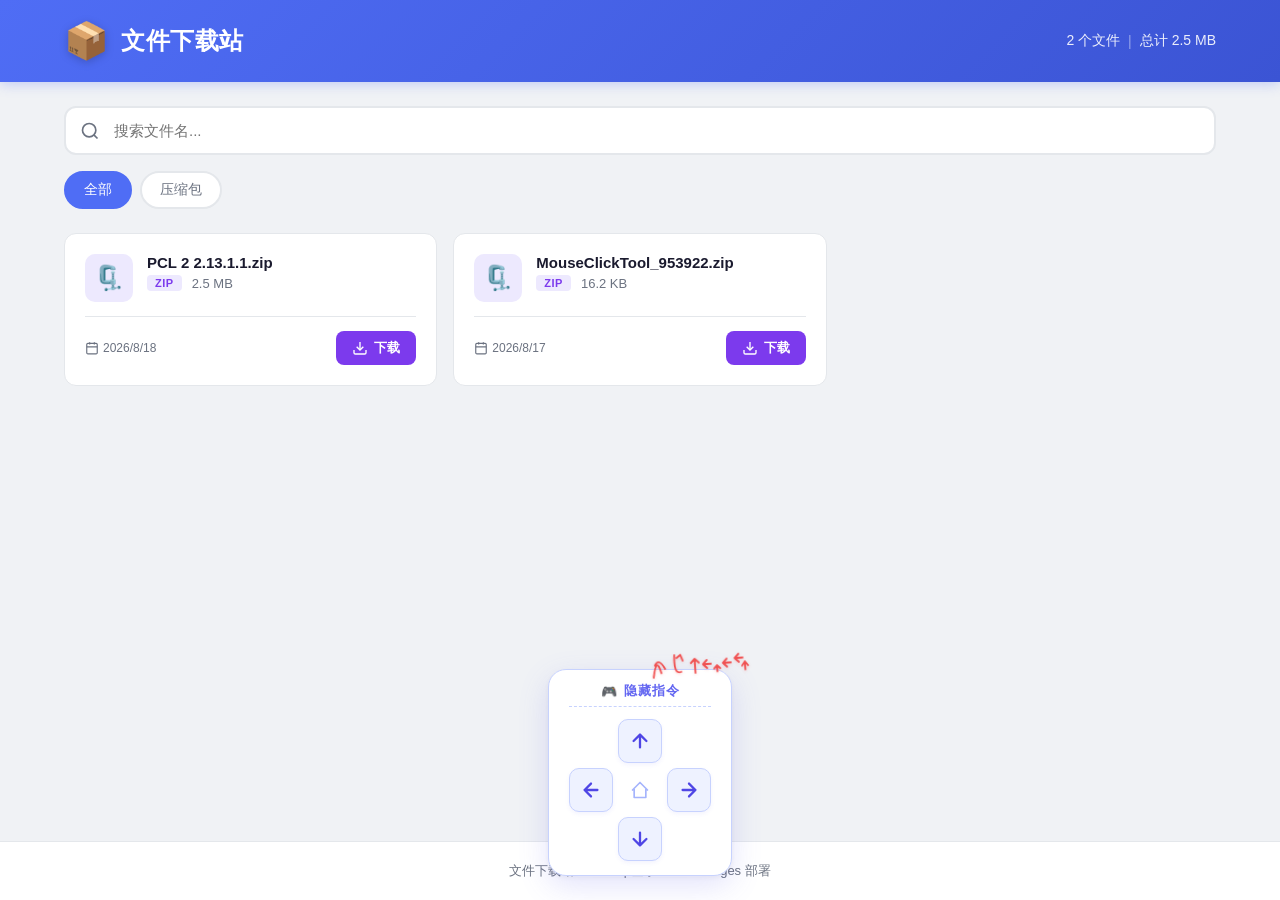
==== index.html @ e2ffb5b4 "方向按钮再次重做" ====
<!DOCTYPE html>
<html lang="zh-CN">
<head>
    <meta charset="UTF-8">
    <meta name="viewport" content="width=device-width, initial-scale=1.0">
    <title>文件下载站</title>
    <link rel="stylesheet" href="css/style.css">
    <link rel="icon" href="data:image/svg+xml,<svg xmlns='http://www.w3.org/2000/svg' viewBox='0 0 100 100'><text y='.9em' font-size='90'>📦</text></svg>">
</head>
<body>
    <header class="header">
        <div class="header-content">
            <div class="logo">
                <span class="logo-icon">📦</span>
                <h1>文件下载站</h1>
            </div>
            <div class="header-stats">
                <span class="stat-item"><span id="fileCount">0</span> 个文件</span>
                <span class="stat-divider">|</span>
                <span class="stat-item">总计 <span id="totalSize">0 B</span></span>
            </div>
        </div>
    </header>

    <div class="container">
        <div class="toolbar">
            <div class="search-box">
                <svg class="search-icon" viewBox="0 0 24 24" width="20" height="20" fill="none" stroke="currentColor" stroke-width="2">
                    <circle cx="11" cy="11" r="8"></circle>
                    <line x1="21" y1="21" x2="16.65" y2="16.65"></line>
                </svg>
                <input type="text" id="searchInput" placeholder="搜索文件名..." autocomplete="off">
            </div>
            <div class="filter-bar" id="filterBar">
                <button class="filter-btn active" data-category="all">全部</button>
            </div>
        </div>

        <div class="file-grid" id="fileGrid">
            <div class="loading">
                <div class="spinner"></div>
                <p>正在加载文件列表...</p>
            </div>
        </div>

        <div class="empty-state" id="emptyState" style="display:none;">
            <span class="empty-icon">🔍</span>
            <p>没有找到匹配的文件</p>
        </div>
    </div>

    <footer class="footer">
        <p>文件下载站 &copy; 2026 | 基于 GitHub Pages 部署</p>
    </footer>

    <!-- 🎮 Konami Code 彩蛋：按 上上下下左右左右 解锁秘密模式 -->
    <div class="konami-pad" id="konamiPad">
        <div class="konami-title">隐藏指令</div>
        <div class="konami-dpad">
            <button class="konami-btn" data-dir="up" title="上" aria-label="上">
                <svg viewBox="0 0 24 24" class="konami-arrow"><path d="M12 5 L12 19 M5 12 L12 5 L19 12" fill="none" stroke="currentColor" stroke-width="2.5" stroke-linecap="round" stroke-linejoin="round"/></svg>
            </button>
            <div class="konami-row">
                <button class="konami-btn" data-dir="left" title="左" aria-label="左">
                    <svg viewBox="0 0 24 24" class="konami-arrow"><path d="M19 12 L5 12 M12 5 L5 12 L12 19" fill="none" stroke="currentColor" stroke-width="2.5" stroke-linecap="round" stroke-linejoin="round"/></svg>
                </button>
                <div class="konami-home" aria-hidden="true">
                    <svg viewBox="0 0 24 24" width="20" height="20"><path d="M3 12 L12 3 L21 12 M5 10 L5 21 L19 21 L19 10" fill="none" stroke="currentColor" stroke-width="2" stroke-linecap="round" stroke-linejoin="round"/></svg>
                </div>
                <button class="konami-btn" data-dir="right" title="右" aria-label="右">
                    <svg viewBox="0 0 24 24" class="konami-arrow"><path d="M5 12 L19 12 M12 5 L19 12 L12 19" fill="none" stroke="currentColor" stroke-width="2.5" stroke-linecap="round" stroke-linejoin="round"/></svg>
                </button>
            </div>
            <button class="konami-btn" data-dir="down" title="下" aria-label="下">
                <svg viewBox="0 0 24 24" class="konami-arrow"><path d="M12 19 L12 5 M5 12 L12 19 L19 12" fill="none" stroke="currentColor" stroke-width="2.5" stroke-linecap="round" stroke-linejoin="round"/></svg>
            </button>
        </div>
        <!-- 右上角手绘风笔迹 ↑↓← -->
        <div class="konami-handwrite" aria-hidden="true">
            <svg viewBox="0 0 120 30" width="120" height="30">
                <path d="M6 26 Q 10 4, 14 22 M 8 14 Q 12 6, 18 18" fill="none" stroke="#ef4444" stroke-width="1.8" stroke-linecap="round" stroke-linejoin="round" opacity="0.9"/>
                <path d="M28 5 Q 26 25, 34 22 M 30 8 L 34 5 L 36 11" fill="none" stroke="#ef4444" stroke-width="1.8" stroke-linecap="round" stroke-linejoin="round" opacity="0.9"/>
                <path d="M48 10 L 48 24 M 44 14 L 48 10 L 52 14 M 56 16 L 64 16 M 60 12 L 56 16 L 60 20" fill="none" stroke="#ef4444" stroke-width="1.8" stroke-linecap="round" stroke-linejoin="round" opacity="0.9"/>
                <path d="M70 18 L 70 24 M 67 21 L 70 18 L 73 21 M 76 16 L 84 16 M 80 12 L 76 16 L 80 20" fill="none" stroke="#ef4444" stroke-width="1.8" stroke-linecap="round" stroke-linejoin="round" opacity="0.9"/>
                <path d="M88 12 L 96 12 M 92 8 L 88 12 L 92 16 M 98 16 L 98 24 M 95 20 L 98 16 L 101 20" fill="none" stroke="#ef4444" stroke-width="1.8" stroke-linecap="round" stroke-linejoin="round" opacity="0.9"/>
            </svg>
        </div>
    </div>

    <div class="easter-banner" id="easterBanner">🎉 彩蛋解锁！欢迎进入秘密模式 🎉</div>
    <canvas id="particleCanvas"></canvas>

    <script src="js/app.js"></script>
</body>
</html>
---- css/style.css ----
/* ===== Reset & Base ===== */
*, *::before, *::after {
    margin: 0;
    padding: 0;
    box-sizing: border-box;
}

:root {
    --primary: #4f6df5;
    --primary-dark: #3b54d4;
    --primary-light: #e8edff;
    --bg: #f0f2f5;
    --card-bg: #ffffff;
    --text: #1a1a2e;
    --text-secondary: #6b7280;
    --border: #e4e7eb;
    --success: #22c55e;
    --warning: #f59e0b;
    --danger: #ef4444;
    --radius: 12px;
    --shadow: 0 1px 3px rgba(0,0,0,0.08), 0 1px 2px rgba(0,0,0,0.06);
    --shadow-hover: 0 8px 25px rgba(0,0,0,0.12), 0 2px 6px rgba(0,0,0,0.08);
    --transition: 0.25s cubic-bezier(0.4, 0, 0.2, 1);
}

body {
    font-family: -apple-system, BlinkMacSystemFont, "Segoe UI", "Microsoft YaHei", sans-serif;
    background: var(--bg);
    color: var(--text);
    min-height: 100vh;
    display: flex;
    flex-direction: column;
}

/* ===== Header ===== */
.header {
    background: linear-gradient(135deg, var(--primary) 0%, var(--primary-dark) 100%);
    color: #fff;
    padding: 0;
    box-shadow: 0 2px 12px rgba(79, 109, 245, 0.3);
    position: sticky;
    top: 0;
    z-index: 100;
}

.header-content {
    max-width: 1200px;
    margin: 0 auto;
    padding: 20px 24px;
    display: flex;
    align-items: center;
    justify-content: space-between;
    flex-wrap: wrap;
    gap: 12px;
}

.logo {
    display: flex;
    align-items: center;
    gap: 12px;
}

.logo-icon {
    font-size: 36px;
    filter: drop-shadow(0 2px 4px rgba(0,0,0,0.2));
}

.logo h1 {
    font-size: 24px;
    font-weight: 700;
    letter-spacing: 0.5px;
}

.header-stats {
    display: flex;
    align-items: center;
    gap: 8px;
    font-size: 14px;
    opacity: 0.9;
}

.stat-item {
    font-weight: 500;
}

.stat-divider {
    opacity: 0.5;
}

/* ===== Container ===== */
.container {
    max-width: 1200px;
    width: 100%;
    margin: 0 auto;
    padding: 24px;
    flex: 1;
}

/* ===== Toolbar ===== */
.toolbar {
    display: flex;
    flex-direction: column;
    gap: 16px;
    margin-bottom: 24px;
}

.search-box {
    position: relative;
    width: 100%;
}

.search-icon {
    position: absolute;
    left: 16px;
    top: 50%;
    transform: translateY(-50%);
    color: var(--text-secondary);
    pointer-events: none;
}

#searchInput {
    width: 100%;
    padding: 14px 16px 14px 48px;
    border: 2px solid var(--border);
    border-radius: var(--radius);
    font-size: 15px;
    background: var(--card-bg);
    color: var(--text);
    transition: var(--transition);
    outline: none;
}

#searchInput:focus {
    border-color: var(--primary);
    box-shadow: 0 0 0 4px var(--primary-light);
}

.filter-bar {
    display: flex;
    gap: 8px;
    flex-wrap: wrap;
}

.filter-btn {
    padding: 8px 18px;
    border: 2px solid var(--border);
    border-radius: 24px;
    background: var(--card-bg);
    color: var(--text-secondary);
    font-size: 14px;
    font-weight: 500;
    cursor: pointer;
    transition: var(--transition);
    white-space: nowrap;
}

.filter-btn:hover {
    border-color: var(--primary);
    color: var(--primary);
}

.filter-btn.active {
    background: var(--primary);
    border-color: var(--primary);
    color: #fff;
}

/* ===== File Grid ===== */
.file-grid {
    display: grid;
    grid-template-columns: repeat(auto-fill, minmax(300px, 1fr));
    gap: 16px;
}

.file-card {
    background: var(--card-bg);
    border: 1px solid var(--border);
    border-radius: var(--radius);
    padding: 20px;
    transition: var(--transition);
    cursor: pointer;
    position: relative;
    overflow: hidden;
    animation: fadeInUp 0.4s ease;
}

@keyframes fadeInUp {
    from {
        opacity: 0;
        transform: translateY(12px);
    }
    to {
        opacity: 1;
        transform: translateY(0);
    }
}

.file-card::before {
    content: '';
    position: absolute;
    top: 0;
    left: 0;
    width: 4px;
    height: 100%;
    background: var(--file-color, var(--primary));
    opacity: 0;
    transition: var(--transition);
}

.file-card:hover {
    box-shadow: var(--shadow-hover);
    transform: translateY(-2px);
    border-color: var(--file-color, var(--primary));
}

.file-card:hover::before {
    opacity: 1;
}

.file-card-header {
    display: flex;
    align-items: flex-start;
    gap: 14px;
    margin-bottom: 14px;
}

.file-icon {
    width: 48px;
    height: 48px;
    border-radius: 10px;
    display: flex;
    align-items: center;
    justify-content: center;
    font-size: 24px;
    flex-shrink: 0;
    background: var(--file-bg, var(--primary-light));
}

.file-info {
    flex: 1;
    min-width: 0;
}

.file-name {
    font-size: 15px;
    font-weight: 600;
    color: var(--text);
    margin-bottom: 4px;
    overflow: hidden;
    text-overflow: ellipsis;
    white-space: nowrap;
}

.file-meta {
    display: flex;
    align-items: center;
    gap: 10px;
    font-size: 13px;
    color: var(--text-secondary);
}

.file-tag {
    display: inline-block;
    padding: 2px 8px;
    border-radius: 4px;
    font-size: 11px;
    font-weight: 600;
    text-transform: uppercase;
    letter-spacing: 0.5px;
    background: var(--file-bg, var(--primary-light));
    color: var(--file-color, var(--primary));
}

.file-card-footer {
    display: flex;
    align-items: center;
    justify-content: space-between;
    padding-top: 14px;
    border-top: 1px solid var(--border);
}

.file-date {
    font-size: 12px;
    color: var(--text-secondary);
    display: flex;
    align-items: center;
    gap: 4px;
}

.download-btn {
    display: inline-flex;
    align-items: center;
    gap: 6px;
    padding: 8px 16px;
    background: var(--file-color, var(--primary));
    color: #fff;
    border: none;
    border-radius: 8px;
    font-size: 13px;
    font-weight: 600;
    cursor: pointer;
    transition: var(--transition);
    text-decoration: none;
}

.download-btn:hover {
    filter: brightness(0.9);
    transform: scale(1.03);
}

.download-btn svg {
    width: 16px;
    height: 16px;
}

/* ===== Loading ===== */
.loading {
    grid-column: 1 / -1;
    text-align: center;
    padding: 60px 20px;
    color: var(--text-secondary);
}

.spinner {
    width: 40px;
    height: 40px;
    border: 4px solid var(--border);
    border-top-color: var(--primary);
    border-radius: 50%;
    margin: 0 auto 16px;
    animation: spin 0.8s linear infinite;
}

@keyframes spin {
    to { transform: rotate(360deg); }
}

/* ===== Empty State ===== */
.empty-state {
    grid-column: 1 / -1;
    text-align: center;
    padding: 60px 20px;
    color: var(--text-secondary);
}

.empty-icon {
    font-size: 48px;
    display: block;
    margin-bottom: 12px;
}

/* ===== Error State ===== */
.error-state {
    grid-column: 1 / -1;
    text-align: center;
    padding: 40px 20px;
}

.error-state .error-icon {
    font-size: 48px;
    display: block;
    margin-bottom: 12px;
}

.error-state h3 {
    color: var(--danger);
    margin-bottom: 8px;
}

.error-state p {
    color: var(--text-secondary);
    font-size: 14px;
    margin-bottom: 16px;
}

.retry-btn {
    padding: 10px 24px;
    background: var(--primary);
    color: #fff;
    border: none;
    border-radius: 8px;
    cursor: pointer;
    font-size: 14px;
    font-weight: 600;
    transition: var(--transition);
}

.retry-btn:hover {
    background: var(--primary-dark);
}

/* ===== Footer ===== */
.footer {
    text-align: center;
    padding: 20px;
    color: var(--text-secondary);
    font-size: 13px;
    border-top: 1px solid var(--border);
    background: var(--card-bg);
}

/* ===== Responsive ===== */
@media (max-width: 640px) {
    .header-content {
        padding: 16px;
    }

    .logo h1 {
        font-size: 20px;
    }

    .logo-icon {
        font-size: 28px;
    }

    .header-stats {
        font-size: 12px;
    }

    .container {
        padding: 16px;
    }

    .file-grid {
        grid-template-columns: 1fr;
    }

    #searchInput {
        font-size: 14px;
    }

    .konami-btn {
        width: 40px;
        height: 40px;
        font-size: 16px;
        border-radius: 10px;
    }
    .konami-pad {
        padding: 10px 14px 12px;
        bottom: 16px;
    }
}

/* ===== Konami Code 方向按钮 ===== */
.konami-pad {
    position: fixed;
    bottom: 24px;
    left: 50%;
    transform: translateX(-50%);
    display: flex;
    flex-direction: column;
    align-items: center;
    gap: 8px;
    z-index: 9999;
    background: #ffffff;
    padding: 12px 20px 14px;
    border-radius: 18px;
    border: 1.5px solid #c7d2fe;
    box-shadow: 0 10px 30px rgba(99, 102, 241, 0.18), 0 2px 6px rgba(0,0,0,0.05);
    animation: konamiBreathe 3.5s ease-in-out infinite;
}
@keyframes konamiBreathe {
    0%, 100% { box-shadow: 0 10px 30px rgba(99, 102, 241, 0.18), 0 2px 6px rgba(0,0,0,0.05); }
    50%      { box-shadow: 0 12px 38px rgba(99, 102, 241, 0.35), 0 2px 6px rgba(0,0,0,0.05); }
}
.konami-title {
    font-size: 13px;
    font-weight: 700;
    color: #6366f1;
    letter-spacing: 1px;
    padding-bottom: 6px;
    border-bottom: 1px dashed #c7d2fe;
    width: 100%;
    text-align: center;
    display: flex;
    align-items: center;
    justify-content: center;
    gap: 6px;
}
.konami-title::before {
    content: "🎮";
    font-size: 13px;
}
.konami-dpad {
    display: flex;
    flex-direction: column;
    align-items: center;
    gap: 5px;
    margin-top: 4px;
}
.konami-row {
    display: flex;
    gap: 5px;
    align-items: center;
}
.konami-btn {
    width: 44px;
    height: 44px;
    border: 1.5px solid #c7d2fe;
    background: #eef2ff;
    border-radius: 10px;
    cursor: pointer;
    color: #4f46e5;
    transition: all 0.15s ease;
    user-select: none;
    display: flex;
    align-items: center;
    justify-content: center;
    box-shadow: 0 2px 4px rgba(99, 102, 241, 0.08);
    padding: 0;
}
.konami-btn:hover {
    background: #c7d2fe;
    color: #312e81;
    border-color: #6366f1;
    transform: translateY(-1px);
    box-shadow: 0 4px 10px rgba(99, 102, 241, 0.2);
}
.konami-btn:active {
    transform: translateY(0) scale(0.94);
}
.konami-arrow {
    width: 22px;
    height: 22px;
    display: block;
}
.konami-home {
    width: 44px;
    height: 44px;
    display: flex;
    align-items: center;
    justify-content: center;
    color: #a5b4fc;
}
.konami-btn.active {
    background: #6366f1;
    color: #ffffff;
    border-color: #4338ca;
    transform: scale(0.9);
    box-shadow: 0 0 14px rgba(99, 102, 241, 0.55);
}
.konami-btn.wrong {
    background: #fee2e2;
    color: #ef4444;
    border-color: #ef4444;
    animation: shake 0.4s ease;
}
@keyframes shake {
    0%, 100% { transform: translateX(0); }
    20%       { transform: translateX(-6px); }
    40%       { transform: translateX(6px); }
    60%       { transform: translateX(-4px); }
    80%       { transform: translateX(4px); }
}

/* 右上角手绘笔迹贴纸 */
.konami-handwrite {
    position: absolute;
    top: -22px;
    right: -36px;
    pointer-events: none;
    transform: rotate(-4deg);
    filter: drop-shadow(0 1px 1.5px rgba(239, 68, 68, 0.25));
}

/* ===== 彩蛋横幅 ===== */
.easter-banner {
    position: fixed;
    top: 90px;
    left: 50%;
    transform: translateX(-50%) translateY(-120px);
    background: linear-gradient(45deg, #ff00ff, #00ffff, #ff00ff);
    background-size: 200% 100%;
    color: #fff;
    padding: 14px 36px;
    border-radius: 30px;
    font-size: 18px;
    font-weight: 700;
    box-shadow: 0 0 30px rgba(255, 0, 255, 0.6);
    z-index: 10000;
    opacity: 0;
    transition: all 0.5s cubic-bezier(0.4, 0, 0.2, 1);
    pointer-events: none;
    white-space: nowrap;
    text-shadow: 0 1px 2px rgba(0,0,0,0.3);
    animation: bannerShift 3s linear infinite;
}
.easter-banner.show {
    transform: translateX(-50%) translateY(0);
    opacity: 1;
}
@keyframes bannerShift {
    0% { background-position: 0% 0%; }
    100% { background-position: 200% 0%; }
}

/* ===== 粒子画布 ===== */
#particleCanvas {
    position: fixed;
    top: 0;
    left: 0;
    width: 100%;
    height: 100%;
    pointer-events: none;
    z-index: 9998;
}

/* ===== 霓虹模式（彩蛋触发后） ===== */
body.neon-mode {
    background: #0a0a1a !important;
    color: #00ffe5 !important;
    transition: background 0.6s ease;
}

body.neon-mode .header {
    background: linear-gradient(90deg, #ff00ff, #00ffff, #ff00ff, #00ffff) !important;
    background-size: 300% 100% !important;
    animation: neonHeaderShift 4s linear infinite !important;
    box-shadow: 0 2px 20px rgba(255, 0, 255, 0.5) !important;
}
@keyframes neonHeaderShift {
    0% { background-position: 0% 0%; }
    100% { background-position: 300% 0%; }
}

body.neon-mode .logo h1 {
    color: #fff;
    text-shadow: 0 0 8px #00ffff, 0 0 16px #00ffff, 0 0 24px #ff00ff;
    animation: neonFlicker 2.5s infinite;
}
@keyframes neonFlicker {
    0%, 100% { opacity: 1; }
    47% { opacity: 1; }
    48% { opacity: 0.6; }
    49% { opacity: 1; }
    72% { opacity: 1; }
    73% { opacity: 0.75; }
    74% { opacity: 1; }
}

body.neon-mode .logo-icon {
    filter: drop-shadow(0 0 8px #ffff00);
}

body.neon-mode .header-stats {
    color: #ffff00;
    text-shadow: 0 0 6px #ffff00;
}

body.neon-mode .file-card {
    background: rgba(20, 20, 45, 0.85) !important;
    border: 1px solid #00ffff !important;
    box-shadow: 0 0 15px rgba(0, 255, 229, 0.4), inset 0 0 12px rgba(255, 0, 255, 0.15) !important;
    animation: neonFloat 3s ease-in-out infinite;
}
@keyframes neonFloat {
    0%, 100% { transform: translateY(0) rotate(0deg); }
    50% { transform: translateY(-8px) rotate(0.6deg); }
}

body.neon-mode .file-card:hover {
    box-shadow: 0 0 25px rgba(0, 255, 229, 0.7), 0 0 40px rgba(255, 0, 255, 0.4) !important;
    border-color: #ff00ff !important;
}

body.neon-mode .file-name {
    color: #00ffff !important;
    text-shadow: 0 0 8px rgba(0, 255, 229, 0.8);
}

body.neon-mode .file-meta { color: #ff00ff !important; }

body.neon-mode .file-tag {
    background: rgba(255, 0, 255, 0.2) !important;
    color: #ff00ff !important;
    text-shadow: 0 0 4px #ff00ff;
}

body.neon-mode .file-icon {
    background: rgba(0, 255, 229, 0.15) !important;
    filter: drop-shadow(0 0 6px #00ffff);
}

body.neon-mode .file-date { color: #ff00ff !important; }

body.neon-mode .download-btn {
    background: linear-gradient(45deg, #ff00ff, #00ffff) !important;
    box-shadow: 0 0 12px rgba(255, 0, 255, 0.6) !important;
    color: #fff !important;
}
body.neon-mode .download-btn:hover {
    box-shadow: 0 0 20px rgba(255, 0, 255, 0.9), 0 0 30px rgba(0, 255, 229, 0.6) !important;
    transform: scale(1.06);
}

body.neon-mode #searchInput {
    background: rgba(20, 20, 45, 0.85) !important;
    border: 2px solid #ff00ff !important;
    color: #00ffff !important;
    box-shadow: 0 0 12px rgba(255, 0, 255, 0.3) !important;
}
body.neon-mode #searchInput::placeholder { color: rgba(0, 255, 229, 0.5); }
body.neon-mode #searchInput:focus {
    border-color: #00ffff !important;
    box-shadow: 0 0 16px rgba(0, 255, 229, 0.5) !important;
}
body.neon-mode .search-icon { color: #ff00ff !important; }

body.neon-mode .filter-btn {
    background: rgba(20, 20, 45, 0.85) !important;
    border: 2px solid #00ffff !important;
    color: #00ffff !important;
}
body.neon-mode .filter-btn:hover {
    border-color: #ff00ff !important;
    color: #ff00ff !important;
    box-shadow: 0 0 10px rgba(255, 0, 255, 0.4);
}
body.neon-mode .filter-btn.active {
    background: linear-gradient(45deg, #ff00ff, #00ffff) !important;
    border-color: transparent !important;
    color: #fff !important;
    box-shadow: 0 0 15px rgba(255, 0, 255, 0.5);
}

body.neon-mode .footer {
    background: rgba(20, 20, 45, 0.85) !important;
    color: #ff00ff !important;
    border-top: 1px solid #00ffff !important;
    text-shadow: 0 0 4px rgba(255, 0, 255, 0.5);
}

body.neon-mode .konami-pad {
    opacity: 1;
    background: rgba(20, 20, 45, 0.92) !important;
    border-color: #00ffff !important;
    box-shadow: 0 0 28px rgba(0, 255, 229, 0.5), 0 0 0 1px #00ffff !important;
    animation: none !important;
}
body.neon-mode .konami-title {
    color: #00ffff !important;
    border-bottom-color: #00ffff !important;
}
body.neon-mode .konami-btn {
    background: rgba(20, 20, 45, 0.9) !important;
    border: 1.5px solid #00ffff !important;
    color: #00ffff !important;
    box-shadow: 0 0 8px rgba(0, 255, 229, 0.3);
}
body.neon-mode .konami-btn:hover {
    border-color: #ff00ff !important;
    color: #ff00ff !important;
    box-shadow: 0 0 12px rgba(255, 0, 255, 0.5);
}
body.neon-mode .konami-home { color: #ff00ff !important; }
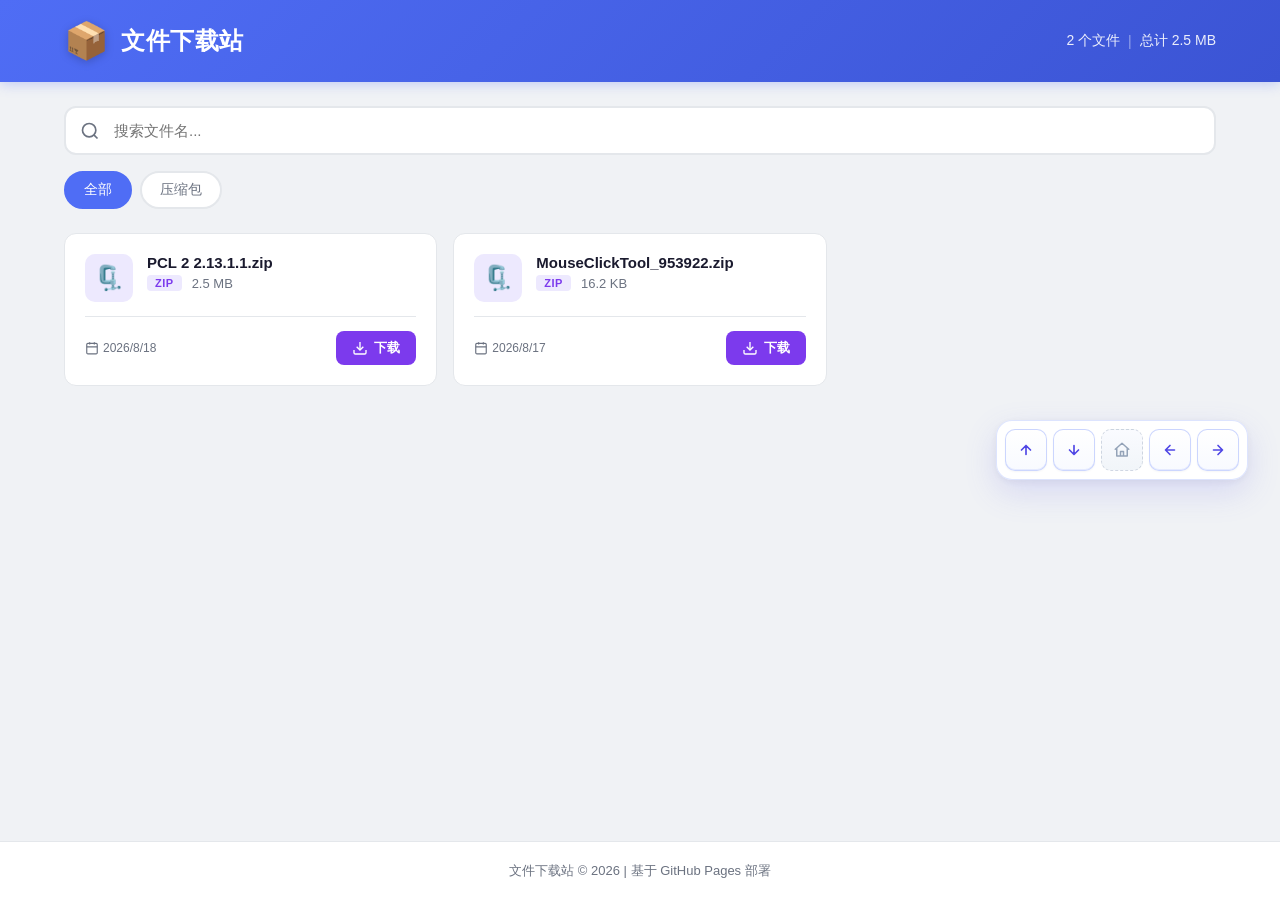
==== commit 5d48524b: "又改了彩蛋按钮" ====
--- a/index.html
+++ b/index.html
@@ -55,35 +55,22 @@
 
     <!-- 🎮 Konami Code 彩蛋：按 上上下下左右左右 解锁秘密模式 -->
     <div class="konami-pad" id="konamiPad">
-        <div class="konami-title">隐藏指令</div>
-        <div class="konami-dpad">
+        <div class="konami-row">
             <button class="konami-btn" data-dir="up" title="上" aria-label="上">
-                <svg viewBox="0 0 24 24" class="konami-arrow"><path d="M12 5 L12 19 M5 12 L12 5 L19 12" fill="none" stroke="currentColor" stroke-width="2.5" stroke-linecap="round" stroke-linejoin="round"/></svg>
+                <svg viewBox="0 0 24 24" class="konami-arrow"><path d="M12 6 L12 18 M6 12 L12 6 L18 12" fill="none" stroke="currentColor" stroke-width="2.2" stroke-linecap="round" stroke-linejoin="round"/></svg>
             </button>
-            <div class="konami-row">
-                <button class="konami-btn" data-dir="left" title="左" aria-label="左">
-                    <svg viewBox="0 0 24 24" class="konami-arrow"><path d="M19 12 L5 12 M12 5 L5 12 L12 19" fill="none" stroke="currentColor" stroke-width="2.5" stroke-linecap="round" stroke-linejoin="round"/></svg>
-                </button>
-                <div class="konami-home" aria-hidden="true">
-                    <svg viewBox="0 0 24 24" width="20" height="20"><path d="M3 12 L12 3 L21 12 M5 10 L5 21 L19 21 L19 10" fill="none" stroke="currentColor" stroke-width="2" stroke-linecap="round" stroke-linejoin="round"/></svg>
-                </div>
-                <button class="konami-btn" data-dir="right" title="右" aria-label="右">
-                    <svg viewBox="0 0 24 24" class="konami-arrow"><path d="M5 12 L19 12 M12 5 L19 12 L12 19" fill="none" stroke="currentColor" stroke-width="2.5" stroke-linecap="round" stroke-linejoin="round"/></svg>
-                </button>
+            <button class="konami-btn" data-dir="down" title="下" aria-label="下">
+                <svg viewBox="0 0 24 24" class="konami-arrow"><path d="M12 18 L12 6 M6 12 L12 18 L18 12" fill="none" stroke="currentColor" stroke-width="2.2" stroke-linecap="round" stroke-linejoin="round"/></svg>
+            </button>
+            <div class="konami-home" aria-hidden="true">
+                <svg viewBox="0 0 24 24" width="18" height="18"><path d="M3 11 L12 3 L21 11 M5 9.5 L5 20 L19 20 L19 9.5 M10 20 L10 14 L14 14 L14 20" fill="none" stroke="currentColor" stroke-width="2" stroke-linecap="round" stroke-linejoin="round"/></svg>
             </div>
-            <button class="konami-btn" data-dir="down" title="下" aria-label="下">
-                <svg viewBox="0 0 24 24" class="konami-arrow"><path d="M12 19 L12 5 M5 12 L12 19 L19 12" fill="none" stroke="currentColor" stroke-width="2.5" stroke-linecap="round" stroke-linejoin="round"/></svg>
+            <button class="konami-btn" data-dir="left" title="左" aria-label="左">
+                <svg viewBox="0 0 24 24" class="konami-arrow"><path d="M18 12 L6 12 M12 6 L6 12 L12 18" fill="none" stroke="currentColor" stroke-width="2.2" stroke-linecap="round" stroke-linejoin="round"/></svg>
             </button>
-        </div>
-        <!-- 右上角手绘风笔迹 ↑↓← -->
-        <div class="konami-handwrite" aria-hidden="true">
-            <svg viewBox="0 0 120 30" width="120" height="30">
-                <path d="M6 26 Q 10 4, 14 22 M 8 14 Q 12 6, 18 18" fill="none" stroke="#ef4444" stroke-width="1.8" stroke-linecap="round" stroke-linejoin="round" opacity="0.9"/>
-                <path d="M28 5 Q 26 25, 34 22 M 30 8 L 34 5 L 36 11" fill="none" stroke="#ef4444" stroke-width="1.8" stroke-linecap="round" stroke-linejoin="round" opacity="0.9"/>
-                <path d="M48 10 L 48 24 M 44 14 L 48 10 L 52 14 M 56 16 L 64 16 M 60 12 L 56 16 L 60 20" fill="none" stroke="#ef4444" stroke-width="1.8" stroke-linecap="round" stroke-linejoin="round" opacity="0.9"/>
-                <path d="M70 18 L 70 24 M 67 21 L 70 18 L 73 21 M 76 16 L 84 16 M 80 12 L 76 16 L 80 20" fill="none" stroke="#ef4444" stroke-width="1.8" stroke-linecap="round" stroke-linejoin="round" opacity="0.9"/>
-                <path d="M88 12 L 96 12 M 92 8 L 88 12 L 92 16 M 98 16 L 98 24 M 95 20 L 98 16 L 101 20" fill="none" stroke="#ef4444" stroke-width="1.8" stroke-linecap="round" stroke-linejoin="round" opacity="0.9"/>
-            </svg>
+            <button class="konami-btn" data-dir="right" title="右" aria-label="右">
+                <svg viewBox="0 0 24 24" class="konami-arrow"><path d="M6 12 L18 12 M12 6 L18 12 L12 18" fill="none" stroke="currentColor" stroke-width="2.2" stroke-linecap="round" stroke-linejoin="round"/></svg>
+            </button>
         </div>
     </div>
 
--- a/css/style.css
+++ b/css/style.css
@@ -430,119 +430,120 @@
     }
 
     .konami-btn {
-        width: 40px;
-        height: 40px;
-        font-size: 16px;
-        border-radius: 10px;
+        width: 36px;
+        height: 36px;
+        border-radius: 8px;
+    }
+    .konami-home {
+        width: 36px;
+        height: 36px;
+    }
+    .konami-row {
+        padding: 6px;
+        gap: 4px;
+        border-radius: 14px;
     }
     .konami-pad {
-        padding: 10px 14px 12px;
-        bottom: 16px;
+        right: 12px;
     }
 }
 
 /* ===== Konami Code 方向按钮 ===== */
 .konami-pad {
     position: fixed;
-    bottom: 24px;
-    left: 50%;
-    transform: translateX(-50%);
+    top: 50%;
+    right: 32px;
+    transform: translateY(-50%);
     display: flex;
     flex-direction: column;
     align-items: center;
-    gap: 8px;
+    gap: 14px;
     z-index: 9999;
-    background: #ffffff;
-    padding: 12px 20px 14px;
-    border-radius: 18px;
-    border: 1.5px solid #c7d2fe;
-    box-shadow: 0 10px 30px rgba(99, 102, 241, 0.18), 0 2px 6px rgba(0,0,0,0.05);
-    animation: konamiBreathe 3.5s ease-in-out infinite;
-}
-@keyframes konamiBreathe {
-    0%, 100% { box-shadow: 0 10px 30px rgba(99, 102, 241, 0.18), 0 2px 6px rgba(0,0,0,0.05); }
-    50%      { box-shadow: 0 12px 38px rgba(99, 102, 241, 0.35), 0 2px 6px rgba(0,0,0,0.05); }
-}
-.konami-title {
-    font-size: 13px;
-    font-weight: 700;
-    color: #6366f1;
-    letter-spacing: 1px;
-    padding-bottom: 6px;
-    border-bottom: 1px dashed #c7d2fe;
-    width: 100%;
-    text-align: center;
-    display: flex;
-    align-items: center;
-    justify-content: center;
+    animation: konamiFloat 4s ease-in-out infinite;
+}
+@keyframes konamiFloat {
+    0%, 100% { transform: translateY(-50%); }
+    50%      { transform: translateY(calc(-50% - 4px)); }
+}
+.konami-row {
+    display: flex;
+    align-items: center;
     gap: 6px;
-}
-.konami-title::before {
-    content: "🎮";
-    font-size: 13px;
-}
-.konami-dpad {
-    display: flex;
-    flex-direction: column;
-    align-items: center;
-    gap: 5px;
-    margin-top: 4px;
-}
-.konami-row {
-    display: flex;
-    gap: 5px;
-    align-items: center;
+    background: rgba(255, 255, 255, 0.96);
+    padding: 8px;
+    border-radius: 16px;
+    box-shadow:
+        0 12px 32px rgba(99, 102, 241, 0.18),
+        0 2px 8px rgba(15, 23, 42, 0.06),
+        inset 0 1px 0 rgba(255, 255, 255, 0.8);
+    border: 1px solid rgba(199, 210, 254, 0.6);
+    backdrop-filter: blur(12px);
+    -webkit-backdrop-filter: blur(12px);
 }
 .konami-btn {
-    width: 44px;
-    height: 44px;
-    border: 1.5px solid #c7d2fe;
-    background: #eef2ff;
+    width: 42px;
+    height: 42px;
+    border: 1px solid rgba(199, 210, 254, 0.9);
+    background: linear-gradient(180deg, #ffffff 0%, #f8faff 100%);
     border-radius: 10px;
     cursor: pointer;
     color: #4f46e5;
-    transition: all 0.15s ease;
+    transition: all 0.18s cubic-bezier(0.4, 0, 0.2, 1);
     user-select: none;
     display: flex;
     align-items: center;
     justify-content: center;
-    box-shadow: 0 2px 4px rgba(99, 102, 241, 0.08);
     padding: 0;
+    box-shadow:
+        0 1px 2px rgba(15, 23, 42, 0.04),
+        inset 0 -1px 0 rgba(199, 210, 254, 0.4);
+    position: relative;
 }
 .konami-btn:hover {
-    background: #c7d2fe;
+    background: linear-gradient(180deg, #eef2ff 0%, #e0e7ff 100%);
     color: #312e81;
-    border-color: #6366f1;
+    border-color: #818cf8;
     transform: translateY(-1px);
-    box-shadow: 0 4px 10px rgba(99, 102, 241, 0.2);
+    box-shadow:
+        0 4px 12px rgba(99, 102, 241, 0.22),
+        inset 0 -1px 0 rgba(165, 180, 252, 0.4);
 }
 .konami-btn:active {
-    transform: translateY(0) scale(0.94);
+    transform: translateY(0) scale(0.96);
+    box-shadow:
+        0 1px 2px rgba(15, 23, 42, 0.06),
+        inset 0 1px 2px rgba(99, 102, 241, 0.18);
 }
 .konami-arrow {
-    width: 22px;
-    height: 22px;
+    width: 18px;
+    height: 18px;
     display: block;
 }
 .konami-home {
-    width: 44px;
-    height: 44px;
+    width: 42px;
+    height: 42px;
     display: flex;
     align-items: center;
     justify-content: center;
-    color: #a5b4fc;
+    color: #94a3b8;
+    background: linear-gradient(180deg, #fafbff 0%, #f1f5f9 100%);
+    border-radius: 10px;
+    border: 1px dashed rgba(148, 163, 184, 0.4);
 }
 .konami-btn.active {
-    background: #6366f1;
+    background: linear-gradient(180deg, #6366f1 0%, #4f46e5 100%);
     color: #ffffff;
     border-color: #4338ca;
-    transform: scale(0.9);
-    box-shadow: 0 0 14px rgba(99, 102, 241, 0.55);
+    transform: scale(0.92);
+    box-shadow:
+        0 0 0 3px rgba(99, 102, 241, 0.18),
+        0 4px 14px rgba(79, 70, 229, 0.4),
+        inset 0 1px 0 rgba(255, 255, 255, 0.2);
 }
 .konami-btn.wrong {
-    background: #fee2e2;
-    color: #ef4444;
-    border-color: #ef4444;
+    background: linear-gradient(180deg, #fef2f2 0%, #fee2e2 100%);
+    color: #dc2626;
+    border-color: #fca5a5;
     animation: shake 0.4s ease;
 }
 @keyframes shake {
@@ -551,16 +552,6 @@
     40%       { transform: translateX(6px); }
     60%       { transform: translateX(-4px); }
     80%       { transform: translateX(4px); }
-}
-
-/* 右上角手绘笔迹贴纸 */
-.konami-handwrite {
-    position: absolute;
-    top: -22px;
-    right: -36px;
-    pointer-events: none;
-    transform: rotate(-4deg);
-    filter: drop-shadow(0 1px 1.5px rgba(239, 68, 68, 0.25));
 }
 
 /* ===== 彩蛋横幅 ===== */
@@ -731,25 +722,30 @@
 }
 
 body.neon-mode .konami-pad {
-    opacity: 1;
+    animation: none !important;
+}
+body.neon-mode .konami-row {
     background: rgba(20, 20, 45, 0.92) !important;
     border-color: #00ffff !important;
-    box-shadow: 0 0 28px rgba(0, 255, 229, 0.5), 0 0 0 1px #00ffff !important;
-    animation: none !important;
-}
-body.neon-mode .konami-title {
-    color: #00ffff !important;
-    border-bottom-color: #00ffff !important;
+    box-shadow:
+        0 0 32px rgba(0, 255, 229, 0.5),
+        0 0 0 1px #00ffff !important,
+        inset 0 1px 0 rgba(0, 255, 229, 0.1) !important;
 }
 body.neon-mode .konami-btn {
-    background: rgba(20, 20, 45, 0.9) !important;
-    border: 1.5px solid #00ffff !important;
+    background: rgba(20, 20, 45, 0.85) !important;
+    border: 1px solid #00ffff !important;
     color: #00ffff !important;
     box-shadow: 0 0 8px rgba(0, 255, 229, 0.3);
 }
 body.neon-mode .konami-btn:hover {
     border-color: #ff00ff !important;
     color: #ff00ff !important;
-    box-shadow: 0 0 12px rgba(255, 0, 255, 0.5);
-}
-body.neon-mode .konami-home { color: #ff00ff !important; }
+    background: rgba(40, 0, 40, 0.6) !important;
+    box-shadow: 0 0 14px rgba(255, 0, 255, 0.5);
+}
+body.neon-mode .konami-home {
+    color: #a5b4fc !important;
+    border-color: rgba(165, 180, 252, 0.4) !important;
+    background: rgba(20, 20, 45, 0.6) !important;
+}
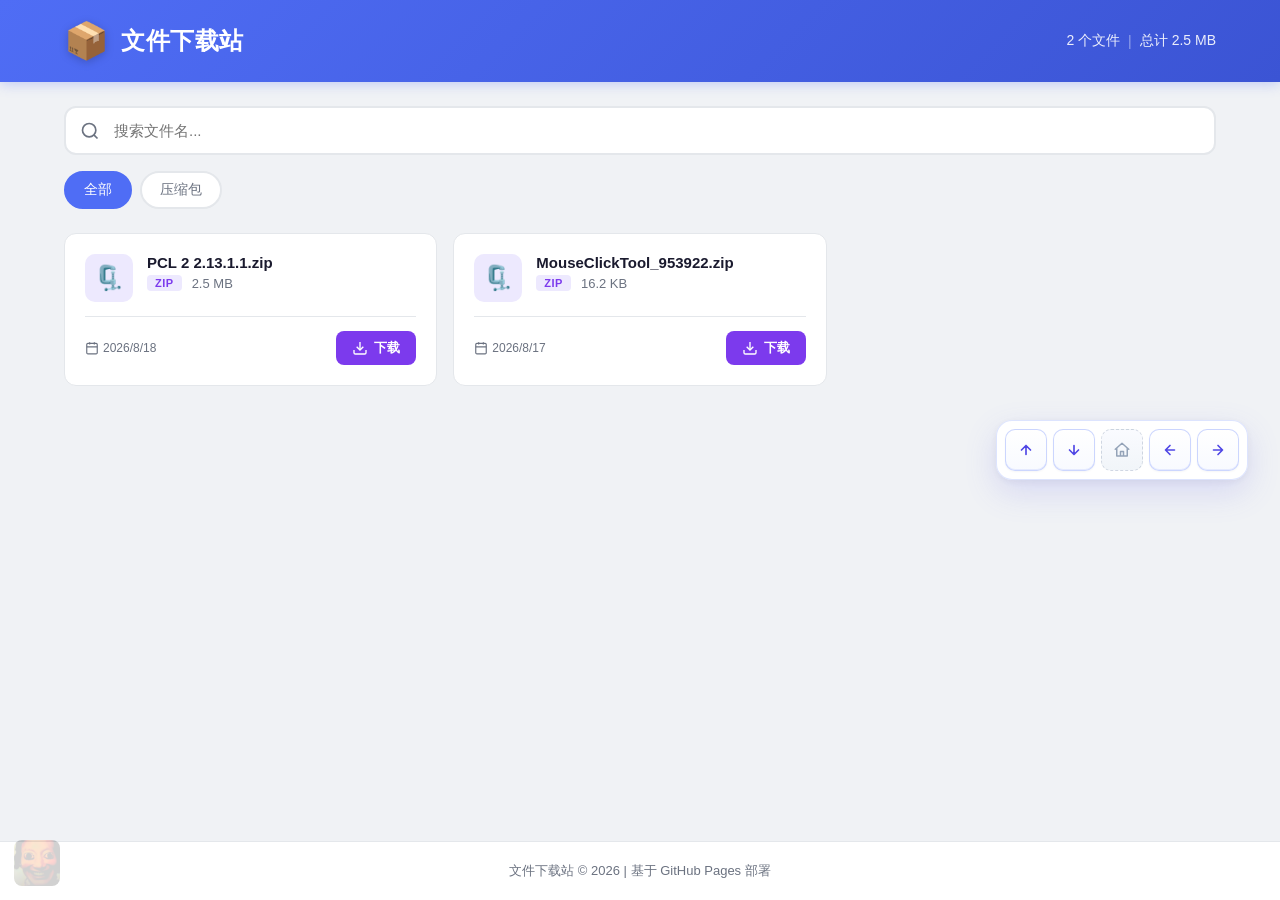
==== commit a82c2cd6: "更新了   棍  木" ====
--- a/index.html
+++ b/index.html
@@ -77,6 +77,8 @@
     <div class="easter-banner" id="easterBanner">🎉 彩蛋解锁！欢迎进入秘密模式 🎉</div>
     <canvas id="particleCanvas"></canvas>
 
+    <img src="images/easter-egg.png" alt="" class="corner-meme" title="?">
+
     <script src="js/app.js"></script>
 </body>
 </html>
--- a/css/style.css
+++ b/css/style.css
@@ -749,3 +749,32 @@
     border-color: rgba(165, 180, 252, 0.4) !important;
     background: rgba(20, 20, 45, 0.6) !important;
 }
+
+/* ===== 角落小彩蛋 ===== */
+.corner-meme {
+    position: fixed;
+    bottom: 14px;
+    left: 14px;
+    width: 46px;
+    height: 46px;
+    object-fit: cover;
+    border-radius: 8px;
+    opacity: 0.18;
+    cursor: pointer;
+    z-index: 50;
+    transition: opacity 0.4s ease, transform 0.4s ease, filter 0.4s ease;
+    animation: memePeek 7s ease-in-out infinite;
+    user-select: none;
+    -webkit-user-drag: none;
+}
+.corner-meme:hover {
+    opacity: 1;
+    transform: scale(2.2) rotate(-6deg);
+    filter: drop-shadow(0 6px 12px rgba(0, 0, 0, 0.45));
+    animation: none;
+}
+@keyframes memePeek {
+    0%, 80%, 100% { opacity: 0.18; }
+    85%          { opacity: 0.55; transform: scale(1.15) rotate(3deg); }
+    90%          { opacity: 0.18; }
+}
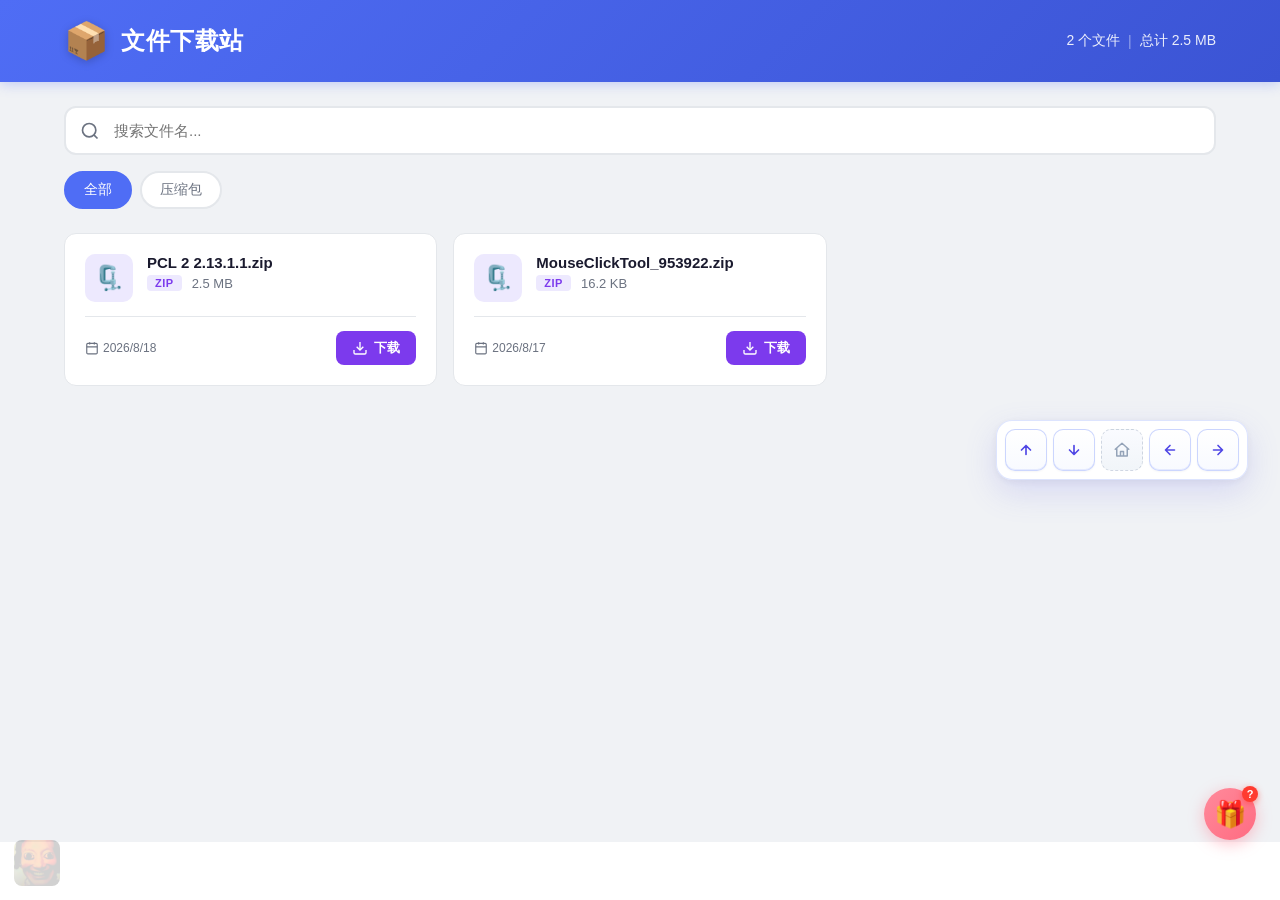
==== commit 68aa0407: "æ·»åŠ è·³å�'å½©è›‹ï¼šå�³ä¸‹è§'æŒ‰é'®è§¦å�'å…¨å±�å›¾ç‰‡+éŸ³é¢'ï¼Œæ'­æ"¾å®Œæ¯•å��è‡ªåŠ¨å…³é—­ã€‚ç³»ç»Ÿ" ====
--- a/index.html
+++ b/index.html
@@ -79,6 +79,15 @@
 
     <img src="images/easter-egg.png" alt="" class="corner-meme" title="?">
 
+    <!-- 🎃 跳吓彩蛋按钮 -->
+    <button class="scare-btn" id="scareBtn" title="?">🎁</button>
+
+    <!-- 跳吓全屏覆盖层 -->
+    <div class="scare-overlay" id="scareOverlay">
+        <img src="images/jumpscare.png" alt="" class="scare-img">
+        <div class="scare-hint">点击任意处关闭</div>
+    </div>
+
     <script src="js/app.js"></script>
 </body>
 </html>
--- a/css/style.css
+++ b/css/style.css
@@ -393,9 +393,8 @@
 .footer {
     text-align: center;
     padding: 20px;
-    color: var(--text-secondary);
+    color: #ffffff;
     font-size: 13px;
-    border-top: 1px solid var(--border);
     background: var(--card-bg);
 }
 
@@ -778,3 +777,101 @@
     85%          { opacity: 0.55; transform: scale(1.15) rotate(3deg); }
     90%          { opacity: 0.18; }
 }
+
+/* ===== 跳吓按钮 (右下角) ===== */
+.scare-btn {
+    position: fixed;
+    bottom: 60px;
+    right: 24px;
+    width: 52px;
+    height: 52px;
+    border-radius: 50%;
+    border: none;
+    background: linear-gradient(135deg, #ff8a9b, #ff6b81);
+    color: #fff;
+    font-size: 26px;
+    cursor: pointer;
+    z-index: 50;
+    box-shadow: 0 4px 16px rgba(255, 107, 129, 0.4);
+    transition: transform 0.2s;
+    user-select: none;
+    -webkit-user-select: none;
+    -webkit-tap-highlight-color: transparent;
+}
+.scare-btn:hover {
+    transform: scale(1.1) rotate(-8deg);
+}
+.scare-btn:active {
+    transform: scale(0.95);
+}
+.scare-btn::after {
+    content: "?";
+    position: absolute;
+    top: -2px;
+    right: -2px;
+    width: 16px;
+    height: 16px;
+    background: #ff3b30;
+    color: #fff;
+    border-radius: 50%;
+    font-size: 11px;
+    font-weight: 700;
+    display: flex;
+    align-items: center;
+    justify-content: center;
+    box-shadow: 0 2px 6px rgba(255, 59, 48, 0.5);
+}
+
+/* ===== 跳吓全屏覆盖 ===== */
+.scare-overlay {
+    position: fixed;
+    inset: 0;
+    z-index: 9999;
+    background: #000;
+    display: none;
+    align-items: center;
+    justify-content: center;
+    flex-direction: column;
+    cursor: pointer;
+    animation: scareIn 0.08s ease-out;
+}
+.scare-overlay.show {
+    display: flex;
+}
+.scare-img {
+    max-width: 95vw;
+    max-height: 85vh;
+    object-fit: contain;
+    filter: drop-shadow(0 0 60px rgba(255, 0, 0, 0.5));
+}
+.scare-hint {
+    margin-top: 16px;
+    color: rgba(255, 255, 255, 0.7);
+    font-size: 13px;
+    letter-spacing: 1px;
+    animation: hintPulse 1.2s ease-in-out infinite;
+}
+@keyframes scareIn {
+    0% { opacity: 0; transform: scale(0.3); }
+    100% { opacity: 1; transform: scale(1); }
+}
+@keyframes hintPulse {
+    0%, 100% { opacity: 0.4; }
+    50% { opacity: 1; }
+}
+/* 跳吓时屏幕震动 */
+body.scare-shake {
+    animation: shakeHard 0.4s ease-out;
+}
+@keyframes shakeHard {
+    0%, 100% { transform: translate(0, 0); }
+    10% { transform: translate(-8px, -4px); }
+    20% { transform: translate(8px, 4px); }
+    30% { transform: translate(-6px, 4px); }
+    40% { transform: translate(6px, -4px); }
+    50% { transform: translate(-4px, 2px); }
+    60% { transform: translate(4px, -2px); }
+    70% { transform: translate(-2px, 1px); }
+    80% { transform: translate(2px, -1px); }
+    90% { transform: translate(-1px, 0); }
+}
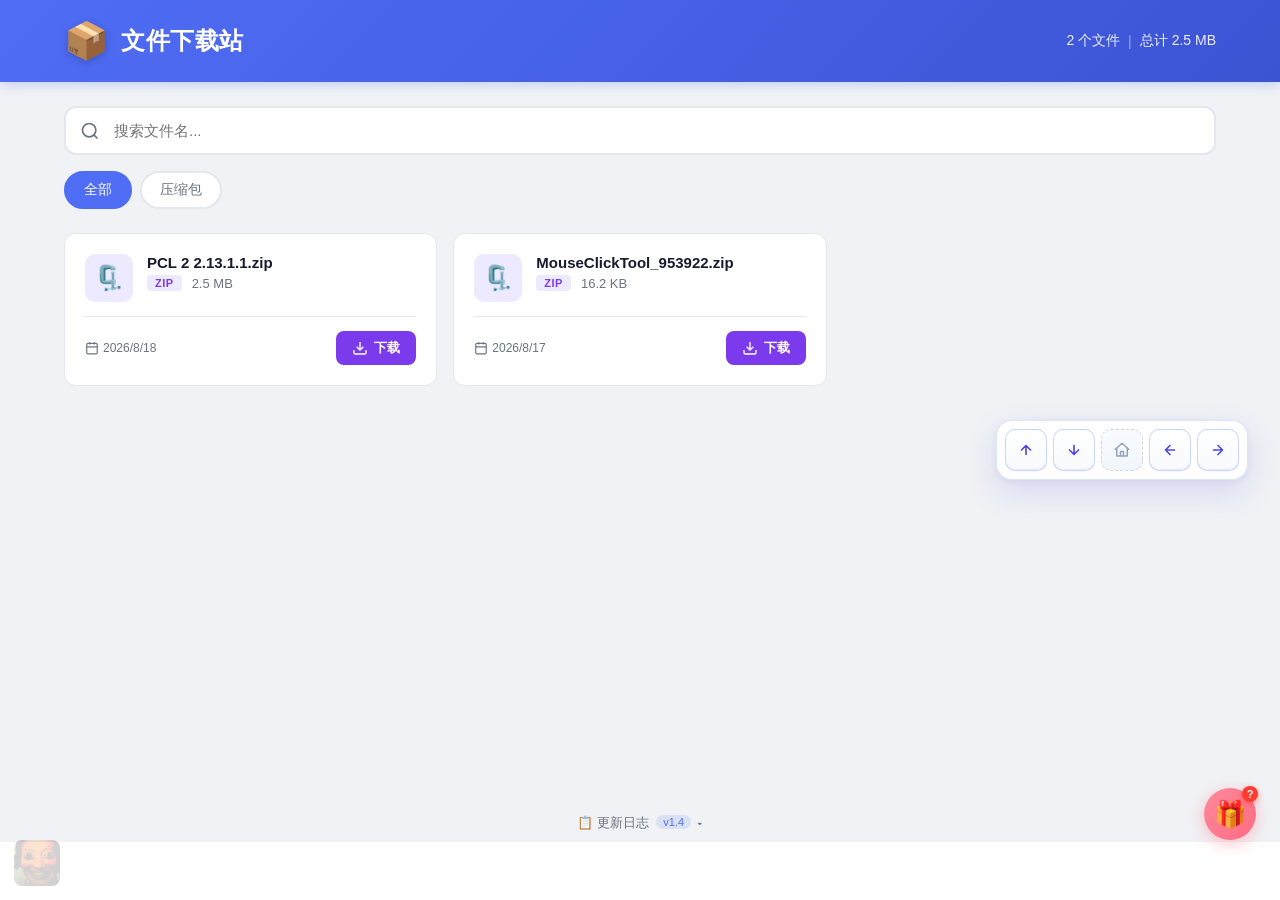
==== commit 8ddd194d: "666" ====
--- a/index.html
+++ b/index.html
@@ -49,6 +49,57 @@
         </div>
     </div>
 
+    <!-- 📋 更新日志：明显却又不起眼 -->
+    <details class="changelog">
+        <summary>📋 更新日志 <span class="changelog-latest">v1.4</span></summary>
+        <div class="changelog-body">
+            <div class="changelog-item">
+                <span class="changelog-date">08-21</span>
+                <span class="changelog-ver">v1.4</span>
+                <ul>
+                    <li>礼物盒小红点现在会心跳，建议盯久一点</li>
+                    <li>移除了棍母</li>
+                </ul>
+            </div>
+            <div class="changelog-item">
+                <span class="changelog-date">08-21</span>
+                <span class="changelog-ver">v1.3</span>
+                <ul>
+                    <li>跳吓全屏现在真的退不出去了（ESC/F11 无效，鼠标已隐藏）</li>
+                    <li>移除了棍母</li>
+                </ul>
+            </div>
+            <div class="changelog-item">
+                <span class="changelog-date">08-19</span>
+                <span class="changelog-ver">v1.2</span>
+                <ul>
+                    <li>新增跳吓彩蛋：右下角礼物盒，别乱点</li>
+                    <li>新增 Konami 隐藏指令（上上下下左右左右）</li>
+                    <li>手机端适配优化</li>
+                    <li>移除了棍母</li>
+                </ul>
+            </div>
+            <div class="changelog-item">
+                <span class="changelog-date">08-18</span>
+                <span class="changelog-ver">v1.1</span>
+                <ul>
+                    <li>新增搜索和分类筛选</li>
+                    <li>新增文件统计</li>
+                    <li>移除了棍母</li>
+                </ul>
+            </div>
+            <div class="changelog-item">
+                <span class="changelog-date">08-16</span>
+                <span class="changelog-ver">v1.0</span>
+                <ul>
+                    <li>网站上线：PCL 启动器、MouseClickTool 等资源下载</li>
+                    <li>基于 GitHub Pages 部署，0 元建站</li>
+                    <li>移除了棍母</li>
+                </ul>
+            </div>
+        </div>
+    </details>
+
     <footer class="footer">
         <p>文件下载站 &copy; 2026 | 基于 GitHub Pages 部署</p>
     </footer>
@@ -84,8 +135,7 @@
 
     <!-- 跳吓全屏覆盖层 -->
     <div class="scare-overlay" id="scareOverlay">
-        <img src="images/jumpscare.png" alt="" class="scare-img">
-        <div class="scare-hint">点击任意处关闭</div>
+        <video class="scare-video" id="scareVideo" src="media/jumpscare.mp4" playsinline></video>
     </div>
 
     <script src="js/app.js"></script>
--- a/css/style.css
+++ b/css/style.css
@@ -396,6 +396,83 @@
     color: #ffffff;
     font-size: 13px;
     background: var(--card-bg);
+}
+
+/* ===== 更新日志：明显却又不起眼 ===== */
+.changelog {
+    max-width: 840px;
+    margin: 0 auto;
+    padding: 0 16px;
+    color: var(--text-secondary, #888);
+}
+.changelog summary {
+    list-style: none;
+    cursor: pointer;
+    font-size: 13px;
+    color: var(--text-secondary, #999);
+    padding: 10px 4px;
+    text-align: center;
+    user-select: none;
+    -webkit-user-select: none;
+    transition: color 0.2s;
+}
+.changelog summary::-webkit-details-marker { display: none; }
+.changelog summary::after {
+    content: "▾";
+    display: inline-block;
+    margin-left: 6px;
+    font-size: 11px;
+    transition: transform 0.2s;
+}
+.changelog[open] summary::after { transform: rotate(180deg); }
+.changelog summary:hover { color: var(--primary, #667eea); }
+.changelog-latest {
+    font-size: 11px;
+    padding: 1px 7px;
+    margin-left: 4px;
+    border-radius: 10px;
+    background: rgba(102, 126, 234, 0.15);
+    color: var(--primary, #667eea);
+    vertical-align: 1px;
+}
+.changelog-body {
+    background: var(--card-bg, rgba(255, 255, 255, 0.5));
+    border: 1px solid var(--border-color, rgba(0, 0, 0, 0.06));
+    border-radius: 10px;
+    padding: 14px 18px;
+    margin-bottom: 14px;
+    font-size: 13px;
+    line-height: 1.9;
+}
+.changelog-item {
+    display: flex;
+    align-items: baseline;
+    gap: 10px;
+    padding: 6px 0;
+}
+.changelog-item + .changelog-item {
+    border-top: 1px dashed var(--border-color, rgba(0, 0, 0, 0.08));
+}
+.changelog-date {
+    font-size: 12px;
+    color: var(--text-secondary, #aaa);
+    white-space: nowrap;
+}
+.changelog-ver {
+    font-size: 11px;
+    font-weight: 600;
+    color: var(--primary, #667eea);
+    white-space: nowrap;
+}
+.changelog-item ul {
+    list-style: none;
+    margin: 0;
+    padding: 0;
+    flex: 1;
+}
+.changelog-item li::before {
+    content: "· ";
+    color: var(--text-secondary, #aaa);
 }
 
 /* ===== Responsive ===== */
@@ -820,29 +897,94 @@
     align-items: center;
     justify-content: center;
     box-shadow: 0 2px 6px rgba(255, 59, 48, 0.5);
+    /* 心跳同频：75 BPM，lub-dub 双峰搏动 */
+    animation: heartbeat 0.8s cubic-bezier(0.4, 0, 0.6, 1) infinite;
+}
+
+/* 模拟真实心跳节律：咚(强)-咚(弱)----(舒张静默) */
+@keyframes heartbeat {
+    /* 舒张末（静止） */
+    0% {
+        transform: scale(1);
+        box-shadow: 0 2px 6px rgba(255, 59, 48, 0.5);
+    }
+    /* 第一跳：强收缩，光晕炸开 */
+    10% {
+        transform: scale(1.4);
+        background: #ff453a;
+        box-shadow: 0 0 0 7px rgba(255, 59, 48, 0.25),
+                    0 2px 12px rgba(255, 59, 48, 0.7);
+    }
+    /* 短暂回弹 */
+    22% {
+        transform: scale(1.06);
+    }
+    /* 第二跳：弱收缩 */
+    32% {
+        transform: scale(1.22);
+        background: #ff4036;
+        box-shadow: 0 0 0 5px rgba(255, 59, 48, 0.18),
+                    0 2px 10px rgba(255, 59, 48, 0.55);
+    }
+    /* 回落进舒张期 */
+    45% {
+        transform: scale(1);
+        box-shadow: 0 2px 6px rgba(255, 59, 48, 0.5);
+    }
+    /* 舒张静默：让人心里痒痒的等待 */
+    100% {
+        transform: scale(1);
+        box-shadow: 0 2px 6px rgba(255, 59, 48, 0.5);
+    }
 }
 
 /* ===== 跳吓全屏覆盖 ===== */
 .scare-overlay {
     position: fixed;
     inset: 0;
-    z-index: 9999;
+    z-index: 2147483647;
     background: #000;
     display: none;
     align-items: center;
     justify-content: center;
     flex-direction: column;
-    cursor: pointer;
+    cursor: none;
+    user-select: none;
+    -webkit-user-select: none;
     animation: scareIn 0.08s ease-out;
 }
+/* 光标彻底锁死: 覆盖层内一切元素(含视频)都无光标 */
+.scare-overlay.show,
+.scare-overlay.show *,
+.scare-overlay.show video {
+    cursor: none !important;
+}
 .scare-overlay.show {
     display: flex;
 }
-.scare-img {
-    max-width: 95vw;
-    max-height: 85vh;
+.scare-overlay.show ~ * {
+    pointer-events: none !important;
+}
+body.scare-locked {
+    overflow: hidden !important;
+    position: fixed !important;
+    width: 100% !important;
+    height: 100% !important;
+}
+.scare-img,
+.scare-video {
+    max-width: 100vw;
+    max-height: 100vh;
+    width: auto;
+    height: auto;
     object-fit: contain;
     filter: drop-shadow(0 0 60px rgba(255, 0, 0, 0.5));
+}
+.scare-video {
+    width: 100vw;
+    height: 100vh;
+    object-fit: cover;
+    cursor: none !important;
 }
 .scare-hint {
     margin-top: 16px;
@@ -859,19 +1001,38 @@
     0%, 100% { opacity: 0.4; }
     50% { opacity: 1; }
 }
-/* 跳吓时屏幕震动 */
+/* 跳吓时屏幕震动 - 全屏大幅 */
 body.scare-shake {
-    animation: shakeHard 0.4s ease-out;
+    animation: shakeHard 1.2s cubic-bezier(.36,.07,.19,.97) both;
+}
+.scare-overlay.shake-burst {
+    animation: overlayShake 0.6s cubic-bezier(.36,.07,.19,.97) both;
 }
 @keyframes shakeHard {
-    0%, 100% { transform: translate(0, 0); }
-    10% { transform: translate(-8px, -4px); }
-    20% { transform: translate(8px, 4px); }
-    30% { transform: translate(-6px, 4px); }
-    40% { transform: translate(6px, -4px); }
-    50% { transform: translate(-4px, 2px); }
-    60% { transform: translate(4px, -2px); }
-    70% { transform: translate(-2px, 1px); }
-    80% { transform: translate(2px, -1px); }
-    90% { transform: translate(-1px, 0); }
-}
+    0%   { transform: translate(0, 0) rotate(0deg); }
+    5%   { transform: translate(-40px, 30px) rotate(-2deg); }
+    10%  { transform: translate(50px, -35px) rotate(2.5deg); }
+    15%  { transform: translate(-55px, -20px) rotate(-2deg); }
+    20%  { transform: translate(45px, 40px) rotate(1.8deg); }
+    25%  { transform: translate(-40px, -30px) rotate(-1.5deg); }
+    30%  { transform: translate(35px, 25px) rotate(1.2deg); }
+    35%  { transform: translate(-30px, -20px) rotate(-1deg); }
+    40%  { transform: translate(25px, 18px) rotate(0.8deg); }
+    45%  { transform: translate(-20px, -15px) rotate(-0.6deg); }
+    50%  { transform: translate(15px, 12px) rotate(0.4deg); }
+    60%  { transform: translate(-10px, -8px) rotate(-0.3deg); }
+    70%  { transform: translate(7px, 5px) rotate(0.2deg); }
+    80%  { transform: translate(-4px, -3px) rotate(-0.1deg); }
+    100% { transform: translate(0, 0) rotate(0deg); }
+}
+@keyframes overlayShake {
+    0%, 100% { transform: translate(0, 0) scale(1); }
+    10%      { transform: translate(-25px, 18px) scale(1.05); }
+    20%      { transform: translate(30px, -22px) scale(0.97); }
+    30%      { transform: translate(-20px, -15px) scale(1.03); }
+    40%      { transform: translate(18px, 12px) scale(0.98); }
+    50%      { transform: translate(-12px, -8px) scale(1.02); }
+    60%      { transform: translate(8px, 5px) scale(0.99); }
+    70%      { transform: translate(-5px, -3px) scale(1.01); }
+    80%      { transform: translate(3px, 2px) scale(1); }
+}
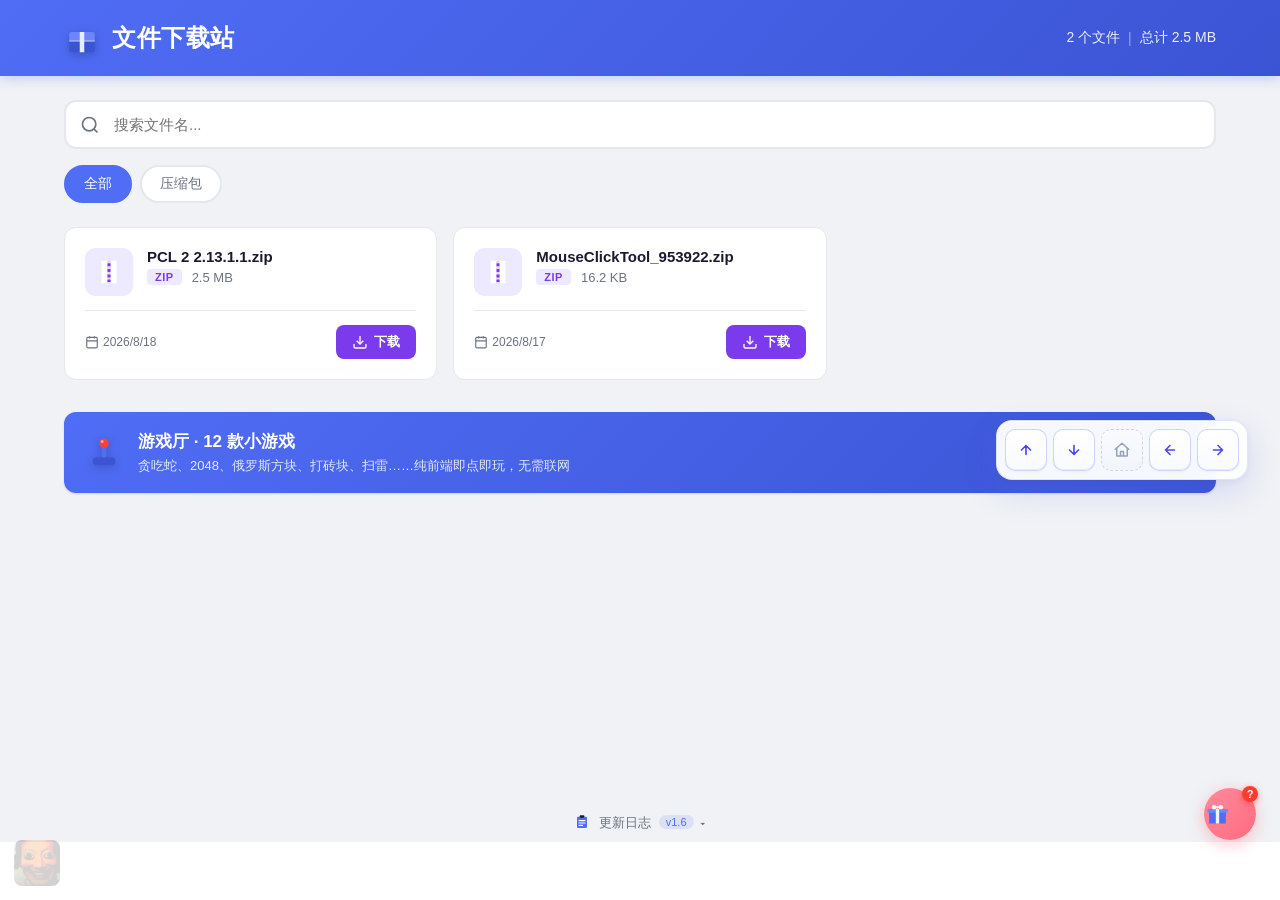
==== commit 5bb11531: "更新了图标" ====
--- a/index.html
+++ b/index.html
@@ -5,13 +5,13 @@
     <meta name="viewport" content="width=device-width, initial-scale=1.0">
     <title>文件下载站</title>
     <link rel="stylesheet" href="css/style.css">
-    <link rel="icon" href="data:image/svg+xml,<svg xmlns='http://www.w3.org/2000/svg' viewBox='0 0 100 100'><text y='.9em' font-size='90'>📦</text></svg>">
+    <link rel="icon" href="data:image/svg+xml,%3Csvg%20xmlns%3D%22http%3A%2F%2Fwww.w3.org%2F2000%2Fsvg%22%20viewBox%3D%220%200%2048%2048%22%3E%3Cpath%20d%3D%22M7%2019a3%203%200%200%201%203-3h28a3%203%200%200%201%203%203v7H7z%22%20fill%3D%22%236b85ff%22%2F%3E%3Cpath%20d%3D%22M7%2026h34v14a3%203%200%200%201-3%203H10a3%203%200%200%201-3-3z%22%20fill%3D%22%233b54d4%22%2F%3E%3Crect%20x%3D%2221%22%20y%3D%2216%22%20width%3D%226%22%20height%3D%2227%22%20fill%3D%22%23e8edff%22%2F%3E%3Crect%20x%3D%227%22%20y%3D%2226%22%20width%3D%2234%22%20height%3D%223%22%20fill%3D%22%23e8edff%22%20opacity%3D%22.55%22%2F%3E%3C%2Fsvg%3E">
 </head>
 <body>
     <header class="header">
         <div class="header-content">
             <div class="logo">
-                <span class="logo-icon">📦</span>
+                <span class="logo-icon"><svg xmlns="http://www.w3.org/2000/svg" viewBox="0 0 48 48"><path d="M7 19a3 3 0 0 1 3-3h28a3 3 0 0 1 3 3v7H7z" fill="#6b85ff"/><path d="M7 26h34v14a3 3 0 0 1-3 3H10a3 3 0 0 1-3-3z" fill="#3b54d4"/><rect x="21" y="16" width="6" height="27" fill="#e8edff"/><rect x="7" y="26" width="34" height="3" fill="#e8edff" opacity=".55"/></svg></span>
                 <h1>文件下载站</h1>
             </div>
             <div class="header-stats">
@@ -44,15 +44,41 @@
         </div>
 
         <div class="empty-state" id="emptyState" style="display:none;">
-            <span class="empty-icon">🔍</span>
+            <span class="empty-icon"><svg xmlns="http://www.w3.org/2000/svg" viewBox="0 0 48 48"><circle cx="21" cy="21" r="12" fill="none" stroke="#6b7280" stroke-width="5"/><path d="M30 30 42 42" stroke="#6b7280" stroke-width="6" stroke-linecap="round"/></svg></span>
             <p>没有找到匹配的文件</p>
         </div>
+
+        <!-- 🎮 游戏厅入口 -->
+        <a class="games-banner" href="games/index.html">
+            <span class="games-banner-emoji"><svg xmlns="http://www.w3.org/2000/svg" viewBox="0 0 48 48"><rect x="9" y="30" width="30" height="10" rx="5" fill="#3b54d4"/><rect x="21" y="13" width="6" height="17" rx="3" fill="#4f6df5"/><circle cx="24" cy="11" r="6.5" fill="#ef4444"/><circle cx="21.5" cy="8.5" r="2" fill="#fca5a5"/></svg></span>
+            <div class="games-banner-text">
+                <strong>游戏厅 · 12 款小游戏</strong>
+                <span>贪吃蛇、2048、俄罗斯方块、打砖块、扫雷……纯前端即点即玩，无需联网</span>
+            </div>
+            <span class="games-banner-arrow">→</span>
+        </a>
     </div>
 
     <!-- 📋 更新日志：明显却又不起眼 -->
     <details class="changelog">
-        <summary>📋 更新日志 <span class="changelog-latest">v1.4</span></summary>
+        <summary><svg xmlns="http://www.w3.org/2000/svg" viewBox="0 0 48 48"><rect x="9" y="8" width="30" height="34" rx="3" fill="#4f6df5"/><rect x="17" y="4" width="14" height="7" rx="2.5" fill="#1a1a2e"/><path d="M15 20h18M15 27h18M15 34h11" stroke="#fff" stroke-width="3.5" stroke-linecap="round"/></svg> 更新日志 <span class="changelog-latest">v1.6</span></summary>
         <div class="changelog-body">
+            <div class="changelog-item">
+                <span class="changelog-date">09-04</span>
+                <span class="changelog-ver">v1.6</span>
+                <ul>
+                    <li>全站图标全部换成手绘扁平 SVG，告别 emoji</li>
+                    <li>移除了棍母</li>
+                </ul>
+            </div>
+            <div class="changelog-item">
+                <span class="changelog-date">08-24</span>
+                <span class="changelog-ver">v1.5</span>
+                <ul>
+                    <li>新增游戏厅：贪吃蛇、2048、俄罗斯方块等 12 款小游戏</li>
+                    <li>移除了棍母</li>
+                </ul>
+            </div>
             <div class="changelog-item">
                 <span class="changelog-date">08-21</span>
                 <span class="changelog-ver">v1.4</span>
@@ -131,7 +157,7 @@
     <img src="images/easter-egg.png" alt="" class="corner-meme" title="?">
 
     <!-- 🎃 跳吓彩蛋按钮 -->
-    <button class="scare-btn" id="scareBtn" title="?">🎁</button>
+    <button class="scare-btn" id="scareBtn" title="?"><svg xmlns="http://www.w3.org/2000/svg" viewBox="0 0 48 48"><rect x="9" y="19" width="30" height="21" rx="2" fill="#4f6df5"/><rect x="6" y="14" width="36" height="7" rx="2" fill="#6b85ff"/><rect x="21" y="14" width="6" height="26" fill="#fff" opacity=".92"/><circle cx="18" cy="11" r="4" fill="#fff" opacity=".92"/><circle cx="30" cy="11" r="4" fill="#fff" opacity=".92"/><circle cx="24" cy="11" r="2.5" fill="#e8edff"/></svg></button>
 
     <!-- 跳吓全屏覆盖层 -->
     <div class="scare-overlay" id="scareOverlay">
--- a/css/style.css
+++ b/css/style.css
@@ -1036,3 +1036,73 @@
     70%      { transform: translate(-5px, -3px) scale(1.01); }
     80%      { transform: translate(3px, 2px) scale(1); }
 }
+
+/* ===== 🎮 游戏厅入口横幅 ===== */
+.games-banner {
+    display: flex;
+    align-items: center;
+    gap: 16px;
+    margin: 32px 0 8px;
+    padding: 18px 22px;
+    background: linear-gradient(135deg, var(--primary) 0%, var(--primary-dark) 100%);
+    border-radius: var(--radius);
+    box-shadow: var(--shadow);
+    text-decoration: none;
+    transition: var(--transition);
+}
+.games-banner:hover {
+    transform: translateY(-3px);
+    box-shadow: 0 8px 25px rgba(79,109,245,0.35);
+}
+.games-banner-emoji {
+    font-size: 34px;
+    line-height: 1;
+    filter: drop-shadow(0 2px 4px rgba(0,0,0,0.2));
+}
+.games-banner-text {
+    display: flex;
+    flex-direction: column;
+    gap: 4px;
+    color: #ffffff;
+    flex: 1;
+    min-width: 0;
+}
+.games-banner-text strong {
+    font-size: 17px;
+    font-weight: 700;
+}
+.games-banner-text span {
+    font-size: 13px;
+    color: rgba(255,255,255,0.85);
+    overflow: hidden;
+    text-overflow: ellipsis;
+    white-space: nowrap;
+}
+.games-banner-arrow {
+    font-size: 22px;
+    color: #ffffff;
+    transition: transform 0.2s;
+}
+.games-banner:hover .games-banner-arrow {
+    transform: translateX(4px);
+}
+@media (max-width: 480px) {
+    .games-banner { padding: 14px 16px; gap: 12px; }
+    .games-banner-emoji { font-size: 26px; }
+    .games-banner-text strong { font-size: 15px; }
+    .games-banner-text span { white-space: normal; }
+}
+
+
+/* ===== 扁平 SVG 图标尺寸 ===== */
+.logo-icon svg{ width:36px; height:36px; display:block; }
+.file-icon svg{ width:30px; height:30px; display:block; }
+.empty-icon svg{ width:48px; height:48px; display:block; margin:0 auto; }
+.changelog summary svg{ width:16px; height:16px; vertical-align:-3px; margin-right:5px; }
+.games-banner-emoji svg{ width:36px; height:36px; display:block; }
+.scare-btn svg{ width:27px; height:27px; display:block; }
+@media (max-width:480px){
+  .logo-icon svg{ width:28px; height:28px; }
+  .file-icon svg{ width:26px; height:26px; }
+}
+.error-state .error-icon svg{ width:48px; height:48px; display:block; margin:0 auto 12px; }
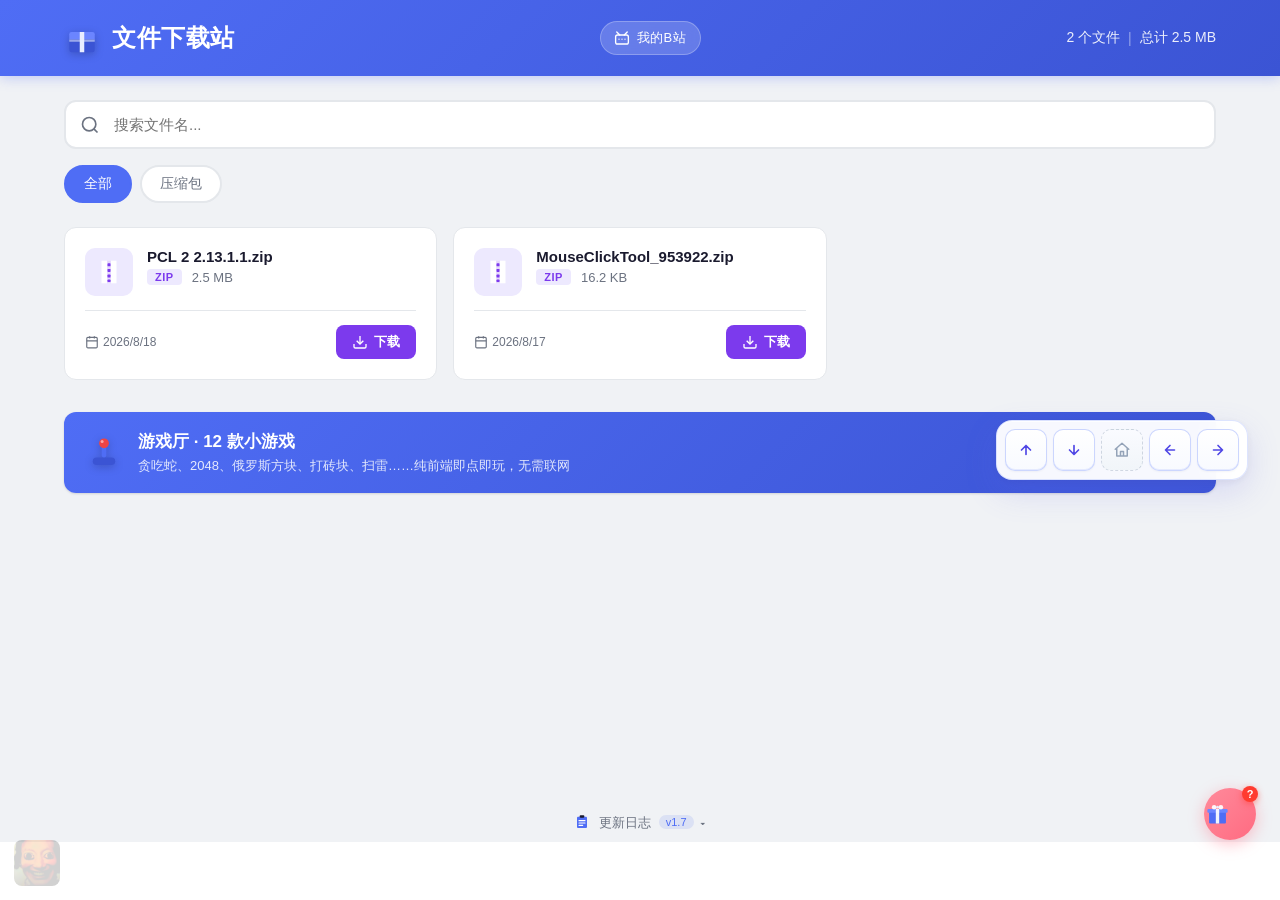
==== commit 1fd75ac8: "顶栏新增B站个人主页入口" ====
--- a/index.html
+++ b/index.html
@@ -14,6 +14,14 @@
                 <span class="logo-icon"><svg xmlns="http://www.w3.org/2000/svg" viewBox="0 0 48 48"><path d="M7 19a3 3 0 0 1 3-3h28a3 3 0 0 1 3 3v7H7z" fill="#6b85ff"/><path d="M7 26h34v14a3 3 0 0 1-3 3H10a3 3 0 0 1-3-3z" fill="#3b54d4"/><rect x="21" y="16" width="6" height="27" fill="#e8edff"/><rect x="7" y="26" width="34" height="3" fill="#e8edff" opacity=".55"/></svg></span>
                 <h1>文件下载站</h1>
             </div>
+            <a class="bili-link" href="https://space.bilibili.com/3707025139697875/lists" target="_blank" rel="noopener" title="访问我的B站主页">
+                <svg viewBox="0 0 24 24" width="18" height="18" fill="none" stroke="currentColor" stroke-width="1.8" stroke-linecap="round" stroke-linejoin="round" aria-hidden="true">
+                    <path d="M5 4l4 4M19 4l-4 4"/>
+                    <rect x="3.5" y="8" width="17" height="12" rx="2.5"/>
+                    <path d="M8 13.5h.01M12 13.5h.01M16 13.5h.01"/>
+                </svg>
+                <span>我的B站</span>
+            </a>
             <div class="header-stats">
                 <span class="stat-item"><span id="fileCount">0</span> 个文件</span>
                 <span class="stat-divider">|</span>
@@ -61,8 +69,16 @@
 
     <!-- 📋 更新日志：明显却又不起眼 -->
     <details class="changelog">
-        <summary><svg xmlns="http://www.w3.org/2000/svg" viewBox="0 0 48 48"><rect x="9" y="8" width="30" height="34" rx="3" fill="#4f6df5"/><rect x="17" y="4" width="14" height="7" rx="2.5" fill="#1a1a2e"/><path d="M15 20h18M15 27h18M15 34h11" stroke="#fff" stroke-width="3.5" stroke-linecap="round"/></svg> 更新日志 <span class="changelog-latest">v1.6</span></summary>
+        <summary><svg xmlns="http://www.w3.org/2000/svg" viewBox="0 0 48 48"><rect x="9" y="8" width="30" height="34" rx="3" fill="#4f6df5"/><rect x="17" y="4" width="14" height="7" rx="2.5" fill="#1a1a2e"/><path d="M15 20h18M15 27h18M15 34h11" stroke="#fff" stroke-width="3.5" stroke-linecap="round"/></svg> 更新日志 <span class="changelog-latest">v1.7</span></summary>
         <div class="changelog-body">
+            <div class="changelog-item">
+                <span class="changelog-date">09-04</span>
+                <span class="changelog-ver">v1.7</span>
+                <ul>
+                    <li>顶栏新增 B 站个人主页入口（粉色电视胶囊按钮，新标签页打开）</li>
+                    <li>移除了棍母</li>
+                </ul>
+            </div>
             <div class="changelog-item">
                 <span class="changelog-date">09-04</span>
                 <span class="changelog-ver">v1.6</span>
--- a/css/style.css
+++ b/css/style.css
@@ -81,6 +81,39 @@
 
 .stat-item {
     font-weight: 500;
+}
+
+/* ===== B站入口（顶栏中间胶囊按钮） ===== */
+.bili-link {
+    display: inline-flex;
+    align-items: center;
+    gap: 6px;
+    padding: 7px 14px 7px 12px;
+    background: rgba(255, 255, 255, 0.18);
+    color: #fff;
+    border-radius: 999px;
+    text-decoration: none;
+    font-size: 13px;
+    font-weight: 500;
+    letter-spacing: 0.3px;
+    backdrop-filter: blur(6px);
+    -webkit-backdrop-filter: blur(6px);
+    border: 1px solid rgba(255, 255, 255, 0.25);
+    transition: var(--transition);
+    white-space: nowrap;
+}
+.bili-link svg {
+    color: #fff;
+    flex-shrink: 0;
+}
+.bili-link:hover {
+    background: #fb7299;
+    border-color: #fb7299;
+    transform: translateY(-1px);
+    box-shadow: 0 4px 14px rgba(251, 114, 153, 0.45);
+}
+.bili-link:active {
+    transform: translateY(0);
 }
 
 .stat-divider {
@@ -1091,6 +1124,8 @@
     .games-banner-emoji { font-size: 26px; }
     .games-banner-text strong { font-size: 15px; }
     .games-banner-text span { white-space: normal; }
+    .bili-link span { display: none; }
+    .bili-link { padding: 7px 10px; }
 }
 
 
